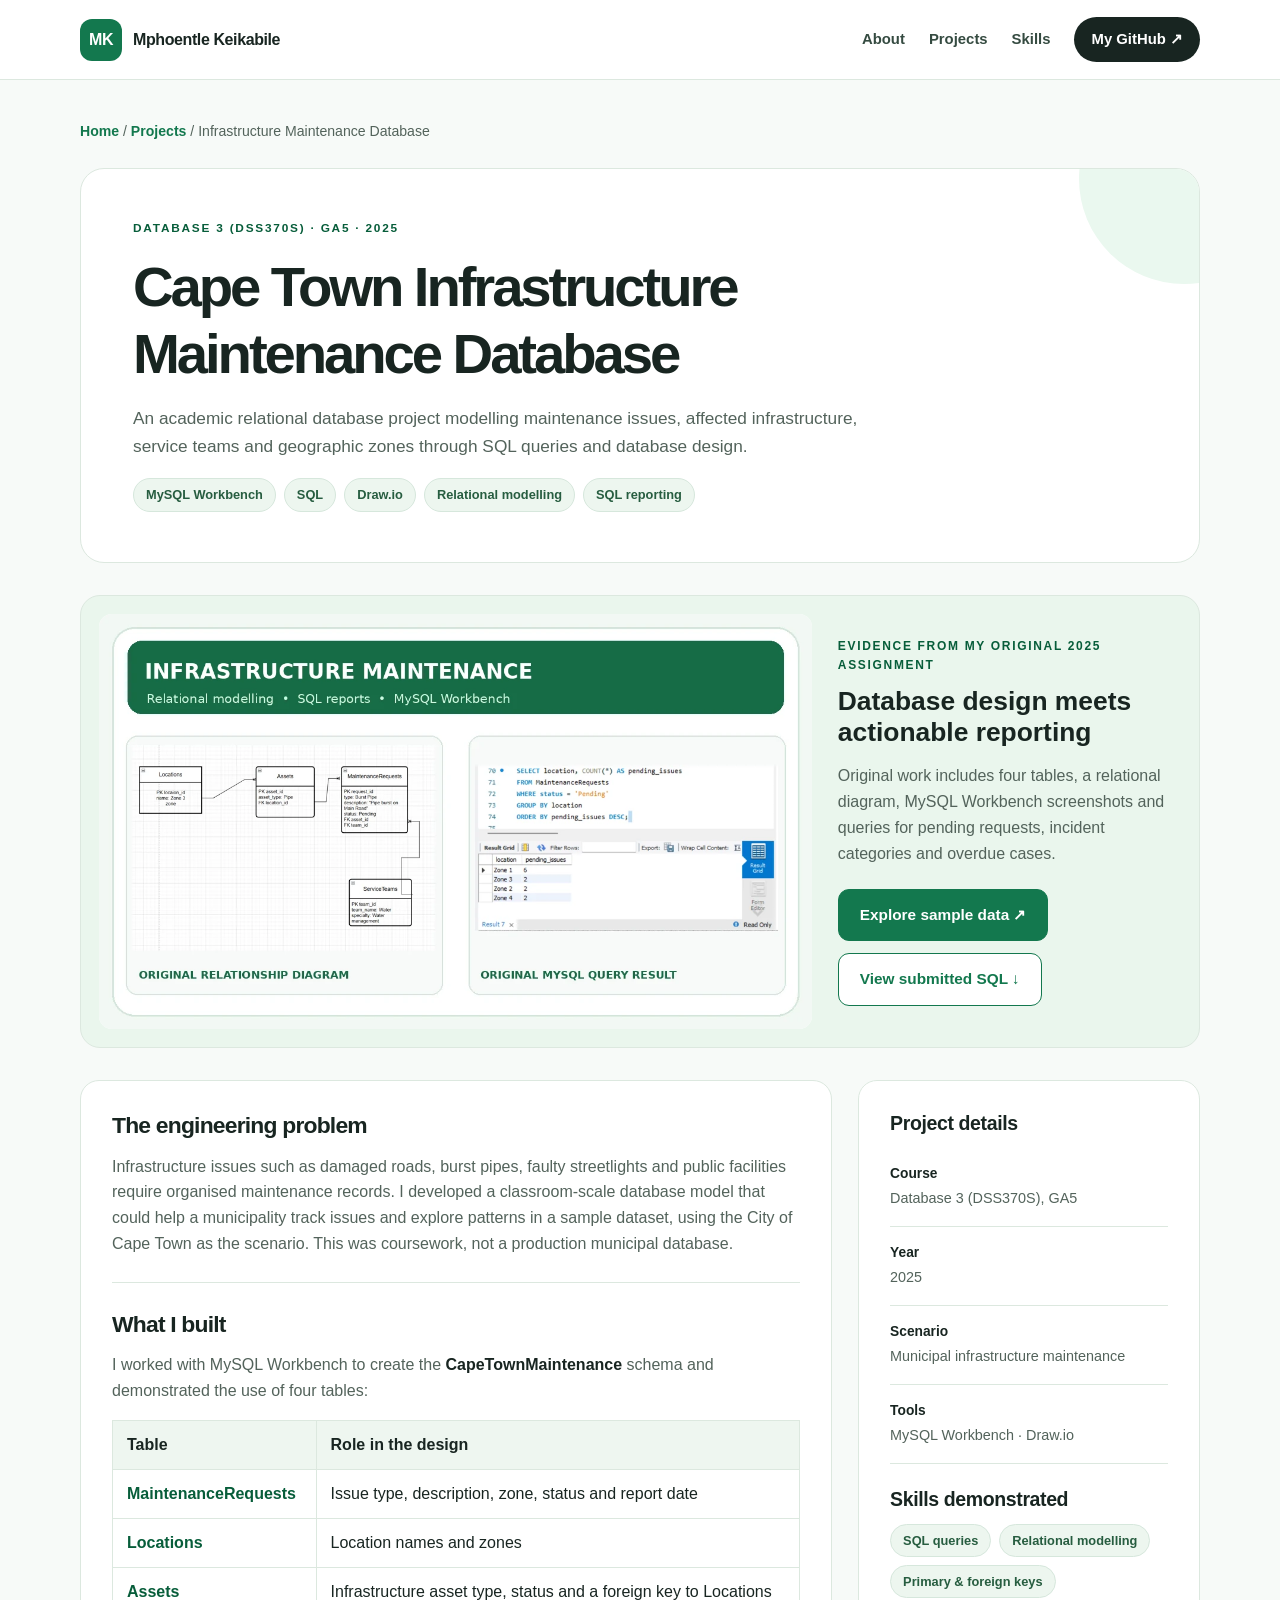
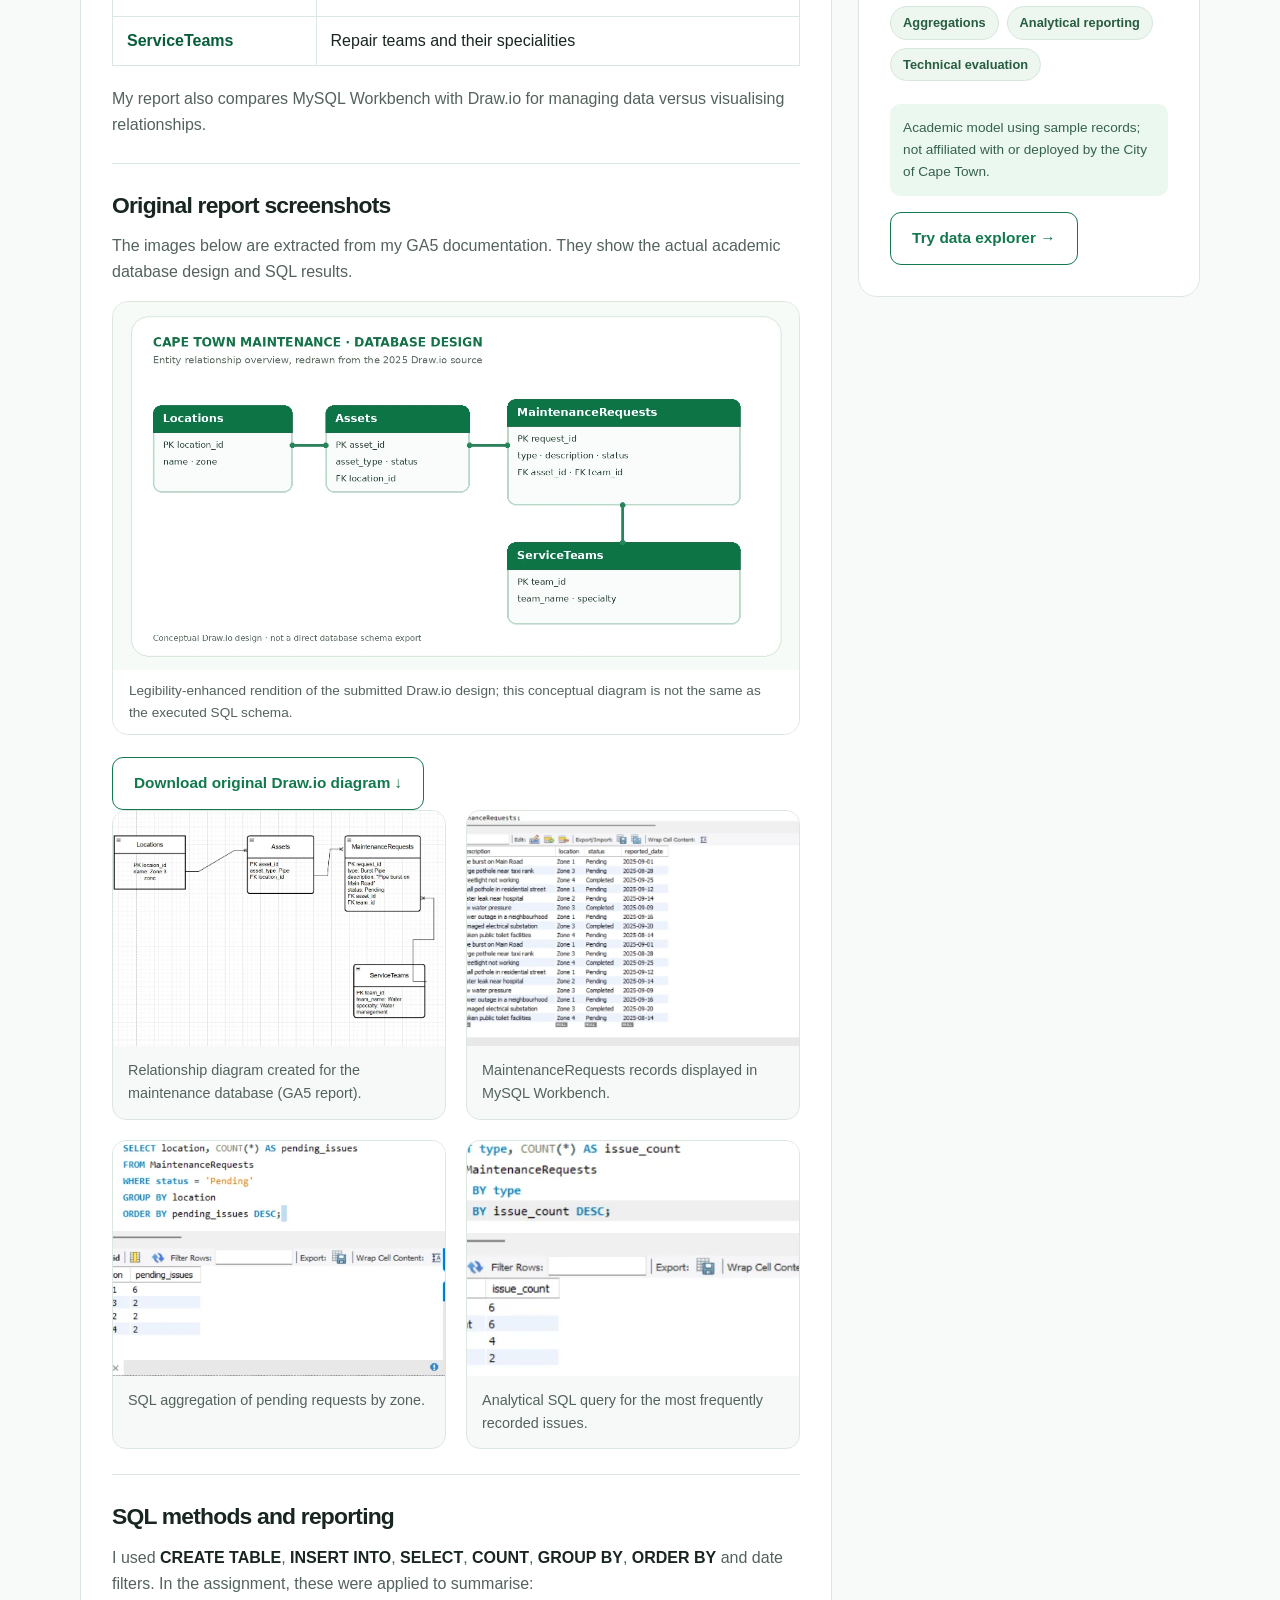
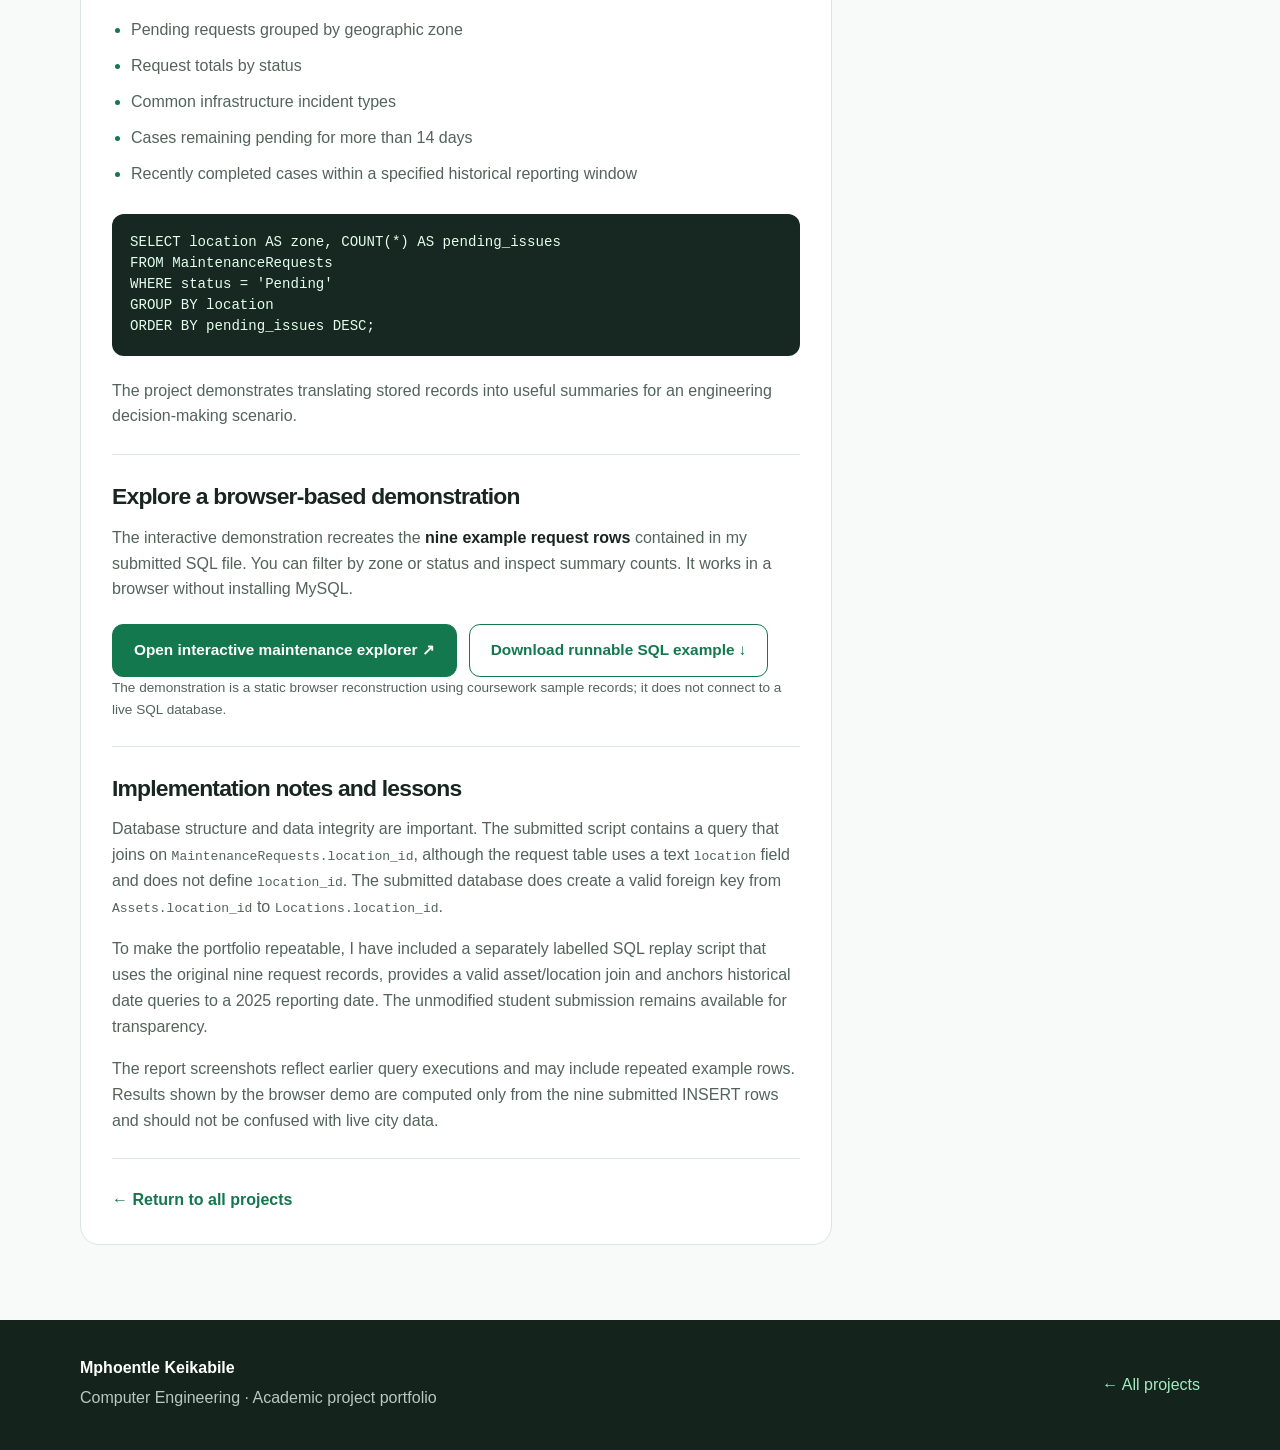
==== projects/maintenance-database.html @ 99a81a95 "My files My files" ====
<!DOCTYPE html>
<html lang="en"><head><meta charset="utf-8"/><meta content="width=device-width,initial-scale=1" name="viewport"/><meta content="Cape Town infrastructure maintenance database: a 2025 MySQL and database analytics academic project by Mphoentle Keikabile." name="description"/><title>Cape Town Maintenance Database | Mphoentle Keikabile</title><link href="../styles.css" rel="stylesheet"/></head><body><header class="site-header"><div class="container nav"><a class="brand" href="../index.html"><span class="logo">MK</span><span>Mphoentle Keikabile</span></a><nav aria-label="Main navigation" class="nav-links"><a href="../index.html#about">About</a><a href="../index.html#projects">Projects</a><a href="../index.html#skills">Skills</a><a class="cta-nav" href="https://github.com/Palesa-K" rel="noopener noreferrer" target="_blank">My GitHub ↗</a></nav></div></header><main class="container"><div class="breadcrumb"><a href="../index.html">Home</a> / <a href="../index.html#projects">Projects</a> / Infrastructure Maintenance Database</div><div class="detail-hero"><div class="eyebrow">Database 3 (DSS370S) · GA5 · 2025</div><h1>Cape Town Infrastructure Maintenance Database</h1><p>An academic relational database project modelling maintenance issues, affected infrastructure, service teams and geographic zones through SQL queries and database design.</p><div class="chip-row"><span class="chip">MySQL Workbench</span><span class="chip">SQL</span><span class="chip">Draw.io</span><span class="chip">Relational modelling</span><span class="chip">SQL reporting</span></div></div><div class="project-visual-hero database-hero"><img alt="Collage made from the project report's original relational diagram and SQL query results" src="../assets/database-project-cover.webp"/><div><span class="photo-kicker">Evidence from my original 2025 assignment</span><strong>Database design meets actionable reporting</strong><p>Original work includes four tables, a relational diagram, MySQL Workbench screenshots and queries for pending requests, incident categories and overdue cases.</p><div class="buttons evidence-buttons"><a class="btn primary" href="../database-demo/index.html">Explore sample data ↗</a><a class="btn outline" download="" href="../database-code/original-submitted-ga5.sql">View submitted SQL ↓</a></div></div></div><div class="detail-columns"><article class="detail-main"><section><h2>The engineering problem</h2><p>Infrastructure issues such as damaged roads, burst pipes, faulty streetlights and public facilities require organised maintenance records. I developed a classroom-scale database model that could help a municipality track issues and explore patterns in a sample dataset, using the City of Cape Town as the scenario. This was coursework, not a production municipal database.</p></section><section><h2>What I built</h2><p>I worked with MySQL Workbench to create the <strong>CapeTownMaintenance</strong> schema and demonstrated the use of four tables:</p><div class="power-table"><table><thead><tr><th>Table</th><th>Role in the design</th></tr></thead><tbody><tr><td>MaintenanceRequests</td><td>Issue type, description, zone, status and report date</td></tr><tr><td>Locations</td><td>Location names and zones</td></tr><tr><td>Assets</td><td>Infrastructure asset type, status and a foreign key to Locations</td></tr><tr><td>ServiceTeams</td><td>Repair teams and their specialities</td></tr></tbody></table></div><p>My report also compares MySQL Workbench with Draw.io for managing data versus visualising relationships.</p></section><section><h2>Original report screenshots</h2><p>The images below are extracted from my GA5 documentation. They show the actual academic database design and SQL results.</p><figure class="diagram-frame"><img alt="Conceptual relationship diagram with Locations, Assets, MaintenanceRequests and ServiceTeams" loading="lazy" src="../assets/cape-town-drawio-diagram.webp"/><figcaption>Legibility-enhanced rendition of the submitted Draw.io design; this conceptual diagram is not the same as the executed SQL schema.</figcaption></figure><div class="buttons evidence-buttons"><a class="btn outline" download="" href="../database-code/cape-town-maintenance-original.drawio">Download original Draw.io diagram ↓</a></div><div class="evidence-grid"><figure><img alt="Original Draw.io entity relationship diagram connecting Locations, Assets, MaintenanceRequests and ServiceTeams" loading="lazy" src="../assets/database-original-erd.webp"/><figcaption>Relationship diagram created for the maintenance database (GA5 report).</figcaption></figure><figure><img alt="MySQL Workbench displaying sample maintenance request records" loading="lazy" src="../assets/database-original-request-table.webp"/><figcaption>MaintenanceRequests records displayed in MySQL Workbench.</figcaption></figure><figure><img alt="SQL query results showing pending requests grouped by location" loading="lazy" src="../assets/database-pending-query.webp"/><figcaption>SQL aggregation of pending requests by zone.</figcaption></figure><figure><img alt="SQL query counting issue types with MySQL Workbench result grid" loading="lazy" src="../assets/database-frequency-query.webp"/><figcaption>Analytical SQL query for the most frequently recorded issues.</figcaption></figure></div></section><section><h2>SQL methods and reporting</h2><p>I used <strong>CREATE TABLE</strong>, <strong>INSERT INTO</strong>, <strong>SELECT</strong>, <strong>COUNT</strong>, <strong>GROUP BY</strong>, <strong>ORDER BY</strong> and date filters. In the assignment, these were applied to summarise:</p><ul class="clean-list"><li>Pending requests grouped by geographic zone</li><li>Request totals by status</li><li>Common infrastructure incident types</li><li>Cases remaining pending for more than 14 days</li><li>Recently completed cases within a specified historical reporting window</li></ul><pre class="code-extract"><code>SELECT location AS zone, COUNT(*) AS pending_issues
FROM MaintenanceRequests
WHERE status = 'Pending'
GROUP BY location
ORDER BY pending_issues DESC;</code></pre><p>The project demonstrates translating stored records into useful summaries for an engineering decision-making scenario.</p></section><section><h2>Explore a browser-based demonstration</h2><p>The interactive demonstration recreates the <strong>nine example request rows</strong> contained in my submitted SQL file. You can filter by zone or status and inspect summary counts. It works in a browser without installing MySQL.</p><div class="buttons evidence-buttons"><a class="btn primary" href="../database-demo/index.html">Open interactive maintenance explorer ↗</a><a class="btn outline" download="" href="../database-code/portfolio-replay.sql">Download runnable SQL example ↓</a></div><p class="small-note">The demonstration is a static browser reconstruction using coursework sample records; it does not connect to a live SQL database.</p></section><section><h2>Implementation notes and lessons</h2><p>Database structure and data integrity are important. The submitted script contains a query that joins on <code>MaintenanceRequests.location_id</code>, although the request table uses a text <code>location</code> field and does not define <code>location_id</code>. The submitted database does create a valid foreign key from <code>Assets.location_id</code> to <code>Locations.location_id</code>.</p><p>To make the portfolio repeatable, I have included a separately labelled SQL replay script that uses the original nine request records, provides a valid asset/location join and anchors historical date queries to a 2025 reporting date. The unmodified student submission remains available for transparency.</p><p>The report screenshots reflect earlier query executions and may include repeated example rows. Results shown by the browser demo are computed only from the nine submitted INSERT rows and should not be confused with live city data.</p></section><div class="detail-footer"><a class="back-link" href="../index.html#projects">← Return to all projects</a></div></article><aside class="detail-side"><h3>Project details</h3><div class="meta"><strong>Course</strong><span>Database 3 (DSS370S), GA5</span></div><div class="meta"><strong>Year</strong><span>2025</span></div><div class="meta"><strong>Scenario</strong><span>Municipal infrastructure maintenance</span></div><div class="meta"><strong>Tools</strong><span>MySQL Workbench · Draw.io</span></div><h3 style="margin-top:24px">Skills demonstrated</h3><div class="chip-row"><span class="chip">SQL queries</span><span class="chip">Relational modelling</span><span class="chip">Primary &amp; foreign keys</span><span class="chip">Aggregations</span><span class="chip">Analytical reporting</span><span class="chip">Technical evaluation</span></div><p class="small-note">Academic model using sample records; not affiliated with or deployed by the City of Cape Town.</p><div class="buttons" style="margin-top:16px"><a class="btn outline" href="../database-demo/index.html">Try data explorer →</a></div></aside></div></main><footer class="site-footer"><div class="container footer-row"><div><strong>Mphoentle Keikabile</strong><p>Computer Engineering · Academic project portfolio</p></div><a href="../index.html#projects">← All projects</a></div></footer></body></html>
---- styles.css ----
/* Mphoentle Keikabile — portfolio theme: white, green and charcoal */
:root{--bg:#f7faf8;--white:#fff;--text:#182521;--muted:#53635b;--green:#13784e;--green-dark:#075d3a;--mint:#eaf8ef;--border:#dce8df;--shadow:0 16px 46px rgba(15,66,40,.08)}
*{box-sizing:border-box}html{scroll-behavior:smooth}body{margin:0;background:var(--bg);color:var(--text);font-family:Inter,"Segoe UI",Arial,sans-serif;line-height:1.62}a{color:inherit}a:focus-visible{outline:3px solid #47b580;outline-offset:4px}h1,h2,h3,p{margin-top:0}h1,h2,h3{line-height:1.19}h1{font-size:clamp(2.55rem,5.5vw,4.75rem);letter-spacing:-.055em}h2{font-size:clamp(1.7rem,3vw,2.45rem);letter-spacing:-.035em}h3{font-size:1.22rem;letter-spacing:-.02em}p{color:var(--muted)}.container{width:min(1120px,calc(100% - 48px));margin:auto}.site-header{background:#fff;border-bottom:1px solid var(--border);position:sticky;top:0;z-index:10}.nav{display:flex;align-items:center;justify-content:space-between;gap:20px;min-height:79px}.brand{display:inline-flex;align-items:center;gap:11px;text-decoration:none;font-weight:800;letter-spacing:-.025em}.logo{width:42px;height:42px;display:grid;place-items:center;background:var(--green);color:white;border-radius:12px;font-weight:800}.nav-links{display:flex;align-items:center;gap:24px}.nav-links a{font-size:.93rem;font-weight:600;text-decoration:none;color:#354b41}.nav-links a:hover{color:var(--green)}.nav-links a.cta-nav{background:var(--text);color:white;border-radius:999px;padding:10px 17px}.nav-links a.cta-nav:hover{background:var(--green)}.hero{background:linear-gradient(115deg,#f7fbf8 0%,#f7fbf8 66%,#ebf8ee 100%);border-bottom:1px solid var(--border);padding:100px 0 85px;position:relative;overflow:hidden}.hero::after{content:"";position:absolute;right:-145px;top:65px;width:420px;height:420px;border:1px solid #bee7cb;border-radius:50%;box-shadow:0 0 0 55px rgba(17,125,71,.035),0 0 0 110px rgba(17,125,71,.02);pointer-events:none}.hero .container{position:relative;z-index:1}.eyebrow{text-transform:uppercase;letter-spacing:.15em;color:var(--green-dark);font-size:.74rem;font-weight:800;margin-bottom:20px}.hero h1{max-width:830px;margin-bottom:24px}.accent{color:var(--green)}.lead{font-size:1.15rem;max-width:720px;margin-bottom:30px}.buttons{display:flex;flex-wrap:wrap;gap:12px}.btn{border:1px solid var(--green);border-radius:11px;display:inline-flex;justify-content:center;align-items:center;gap:9px;padding:13px 21px;font-size:.96rem;font-weight:700;text-decoration:none;transition:transform .15s,background .15s}.btn:hover{transform:translateY(-2px)}.btn.primary{background:var(--green);color:white}.btn.primary:hover{background:var(--green-dark)}.btn.outline{color:var(--green);background:white}.btn.dark{background:#182521;border-color:#182521;color:#fff}.highlight-grid{display:grid;grid-template-columns:repeat(3,minmax(0,1fr));gap:18px;padding-top:45px;max-width:775px}.highlight{border-left:3px solid var(--green);padding:0 17px}.highlight strong{display:block;font-size:1.2rem}.highlight span{color:var(--muted);font-size:.85rem}.section{padding:85px 0;scroll-margin-top:85px}.section.soft{background:#f0f7f2;border-top:1px solid var(--border);border-bottom:1px solid var(--border)}.section-heading{display:flex;justify-content:space-between;align-items:end;gap:25px;margin-bottom:34px}.section-heading p{max-width:560px;margin-bottom:0}.section-heading h2{margin-bottom:12px}.two-col{display:grid;grid-template-columns:1.12fr .88fr;gap:48px}.info-panel{background:white;border:1px solid var(--border);padding:28px;border-radius:18px;box-shadow:var(--shadow)}.info-panel h3{margin-bottom:13px}.clean-list{padding-left:19px;margin:0;color:var(--muted)}.clean-list li{padding:5px 0}.clean-list li::marker{color:var(--green)}.project-grid{display:grid;grid-template-columns:repeat(3,minmax(0,1fr));gap:20px}.project-card{display:flex;flex-direction:column;min-height:310px;background:white;border:1px solid var(--border);border-radius:19px;padding:26px;text-decoration:none;box-shadow:0 6px 25px rgba(14,68,36,.025);transition:transform .18s,box-shadow .18s,border-color .18s}.project-card:hover{transform:translateY(-5px);box-shadow:var(--shadow);border-color:#80cba0}.project-top{display:flex;justify-content:space-between;align-items:flex-start;margin-bottom:24px}.project-icon{color:var(--green);background:var(--mint);width:55px;height:55px;display:grid;place-items:center;border-radius:14px}.project-icon svg{width:28px;height:28px}.number{font-size:.75rem;color:#84958b;font-weight:800;letter-spacing:.08em}.project-card .type{font-size:.74rem;font-weight:800;color:var(--green);text-transform:uppercase;letter-spacing:.09em;margin-bottom:9px}.project-card h3{margin-bottom:11px;color:var(--text)}.project-card p{font-size:.91rem;flex-grow:1}.card-bottom{display:flex;justify-content:space-between;align-items:center;padding-top:16px;border-top:1px solid var(--border);font-size:.82rem;color:var(--muted);font-weight:600}.explore{color:var(--green);font-weight:800}.chip-row{display:flex;gap:8px;flex-wrap:wrap}.chip{font-size:.8rem;line-height:1.2;padding:8px 12px;background:#edf6ef;border:1px solid #d6e7dc;color:#275d40;font-weight:700;border-radius:999px}.skills-layout{display:grid;grid-template-columns:repeat(2,minmax(0,1fr));gap:18px}.skill-card{background:white;border:1px solid var(--border);border-radius:16px;padding:25px}.skill-card h3{margin-bottom:14px}.resume-line{display:flex;justify-content:space-between;gap:20px;align-items:flex-start;padding:20px 0;border-bottom:1px solid var(--border)}.resume-line:last-child{border-bottom:0}.resume-line strong{display:block;margin-bottom:5px}.resume-line span{font-size:.87rem;color:var(--green);font-weight:700}.small-note{font-size:.85rem}.site-footer{background:#14231c;color:white;padding:35px 0}.site-footer p{color:#b8c9be;margin:4px 0}.footer-row{display:flex;align-items:center;justify-content:space-between;gap:20px;flex-wrap:wrap}.site-footer a{color:#a4ebc1;text-decoration:none}.site-footer a:hover{text-decoration:underline}
/* Project-detail pages */
.breadcrumb{margin:40px 0 25px;font-size:.88rem;color:var(--muted)}.breadcrumb a{color:var(--green);text-decoration:none;font-weight:700}.detail-hero{background:white;border:1px solid var(--border);border-radius:24px;padding:50px 52px;margin-bottom:32px;position:relative;overflow:hidden}.detail-hero::after{content:"";position:absolute;width:210px;height:210px;background:#eaf8ef;border-radius:50%;right:-90px;top:-95px}.detail-hero h1{font-size:clamp(2.2rem,4.4vw,3.55rem);margin:0 0 18px;max-width:820px}.detail-hero p{max-width:775px;font-size:1.08rem}.detail-hero .eyebrow{margin-bottom:15px}.detail-columns{display:grid;grid-template-columns:1.65fr .75fr;gap:26px;padding-bottom:75px;align-items:start}.detail-main,.detail-side{background:white;border:1px solid var(--border);border-radius:19px;padding:31px}.detail-main section:not(:last-child){border-bottom:1px solid var(--border);padding-bottom:25px;margin-bottom:28px}.detail-main h2{font-size:1.43rem;margin-bottom:14px}.detail-main p:last-child{margin-bottom:0}.detail-side{position:sticky;top:101px}.detail-side .chip-row{margin-bottom:23px}.detail-side h3{margin-bottom:12px}.detail-side .meta{padding:15px 0;border-bottom:1px solid var(--border)}.detail-side .meta strong{display:block;font-size:.86rem}.detail-side .meta span{color:var(--muted);font-size:.9rem}.detail-side .small-note{background:var(--mint);padding:13px;border-radius:10px;color:#37614d}.detail-footer{margin-top:22px}.back-link{display:inline-flex;gap:8px;text-decoration:none;font-weight:800;color:var(--green)}
@media(max-width:950px){.project-grid{grid-template-columns:repeat(2,minmax(0,1fr))}.detail-columns{grid-template-columns:1fr}.detail-side{position:static}.hero{padding:80px 0 65px}.two-col{gap:24px}}
@media(max-width:650px){.container{width:min(100% - 34px,1120px)}.nav{flex-direction:column;align-items:flex-start;gap:10px;padding:12px 0}.nav-links{gap:15px;flex-wrap:wrap}.nav-links a{font-size:.82rem}.nav-links a.cta-nav{padding:6px 12px}.section{padding:65px 0}.hero{padding:70px 0}.highlight-grid{grid-template-columns:1fr;gap:20px}.project-grid,.two-col,.skills-layout{grid-template-columns:1fr}.section-heading{display:block}.section-heading p{margin-top:12px}.project-card{min-height:270px}.detail-hero{padding:32px 22px}.detail-main,.detail-side{padding:25px 21px}.resume-line{display:block}.hero::after{opacity:.35}}

/* Embedded Systems project evidence */
.project-thumb{width:100%;height:175px;object-fit:cover;object-position:center 42%;border-radius:12px;margin:-6px 0 18px;background:#e4eee7;display:block}
.project-visual-hero{display:grid;grid-template-columns:1.35fr .65fr;align-items:center;gap:26px;background:#eaf6ed;border:1px solid var(--border);padding:18px;border-radius:20px;margin-bottom:32px}
.project-visual-hero img{width:100%;max-height:480px;object-fit:cover;border-radius:13px;display:block}
.project-visual-hero strong{display:block;font-size:1.65rem;line-height:1.2;margin-bottom:14px}
.project-visual-hero p{margin-bottom:0}.photo-kicker{font-size:.75rem;letter-spacing:.14em;text-transform:uppercase;color:var(--green-dark);font-weight:800;display:block;margin-bottom:10px}
.evidence-grid{display:grid;grid-template-columns:1fr 1fr;gap:20px}.evidence-grid figure{margin:0;background:#f6f9f7;border:1px solid var(--border);border-radius:14px;overflow:hidden}.evidence-grid img{display:block;width:100%;height:235px;object-fit:cover}.evidence-grid figcaption{padding:13px 15px;font-size:.9rem;color:var(--muted)}
.evidence-buttons{margin-top:22px}.detail-main strong{color:var(--text)}.power-table{overflow:auto;margin:12px 0 20px}.power-table table{border-collapse:collapse;width:100%;min-width:350px}.power-table th,.power-table td{text-align:left;padding:11px 14px;border:1px solid var(--border)}.power-table th{background:#eef6f0}.power-table td:first-child{font-weight:800;color:var(--green-dark)}
.code-extract{background:#172721;color:#e3ffec;border-radius:12px;padding:18px;white-space:pre;overflow:auto;font-size:.88rem;line-height:1.5;margin:22px 0}.code-extract code{color:inherit}
@media(max-width:750px){.project-visual-hero{grid-template-columns:1fr}.evidence-grid{grid-template-columns:1fr}.evidence-grid img{height:auto}.project-visual-hero img{max-height:365px}}

/* Interactive game panel */
.game-iframe{width:100%;height:1050px;border:1px solid var(--border);border-radius:14px;display:block;background:#07190e;margin:18px 0}
@media(max-width:650px){.game-iframe{height:1100px}}

/* Preserve full router topology in its cover image rather than cropping it. */
.project-thumb.topology-thumb{object-fit:contain;object-position:center;background:#f6faf7;padding:8px;border:1px solid #e5eee8}
.project-visual-hero.topology-hero img{object-fit:contain;background:#fff}

/* Database project cover: authentic screenshots from the original report. */
.project-thumb.database-thumb{object-fit:cover;object-position:center;background:#e5f4eb;border:1px solid #dce8df}
.project-visual-hero.database-hero img{object-fit:contain;background:white}

/* GA9 database portfolio evidence and demonstration */
.project-thumb.ga9-thumb{object-fit:cover;object-position:center;background:#eff7f0;border:1px solid #d5e9db}
.detail-main .evidence-grid.terminal-grid img{object-fit:contain;background:#101610;height:180px;padding:8px}
.diagram-frame{background:#f8fbf8;border:1px solid var(--border);border-radius:16px;overflow:hidden;margin:16px 0}
.diagram-frame img{width:100%;height:auto;display:block}
.diagram-frame figcaption{font-size:.85rem;color:var(--muted);padding:10px 16px;background:white}
.accuracy-note{padding:16px 18px;background:#f1f8f2;border-left:4px solid #17824b;color:#31513e;border-radius:0 10px 10px 0;margin-top:18px}


/* Public CV section */
.cv-section{background:#f7fbf8}.cv-intro{max-width:680px}.cv-panel{display:grid;grid-template-columns:minmax(195px,0.75fr) 1.25fr;gap:38px;background:#fff;border:1px solid var(--border);padding:30px;border-radius:23px;box-shadow:var(--shadow);align-items:center;margin-top:30px}
.cv-cover{display:block;background:#eaf4ed;border:1px solid var(--border);border-radius:13px;padding:12px;box-shadow:0 8px 22px rgba(12,71,37,.06);max-width:360px}
.cv-cover img{display:block;width:100%;height:auto;aspect-ratio:595/842;object-fit:contain;object-position:top;background:white;box-shadow:0 3px 15px rgba(0,0,0,.1)}
.cv-tag{color:var(--green-dark);font-weight:800;letter-spacing:.12em;font-size:.76rem;margin-bottom:14px}
.cv-info h3{font-size:clamp(1.3rem,2.5vw,1.85rem);margin:0 0 10px}.cv-info p{max-width:550px}
.cv-actions{margin:24px 0}.cv-privacy{background:#edf7f0;padding:12px 15px;border-left:3px solid var(--green);border-radius:0 8px 8px 0}
.cv-email{color:var(--green-dark);font-weight:700;overflow-wrap:anywhere}
@media(max-width:740px){.cv-panel{grid-template-columns:1fr;padding:20px;gap:25px}.cv-cover{max-width:300px}.cv-actions .btn{flex:1}}
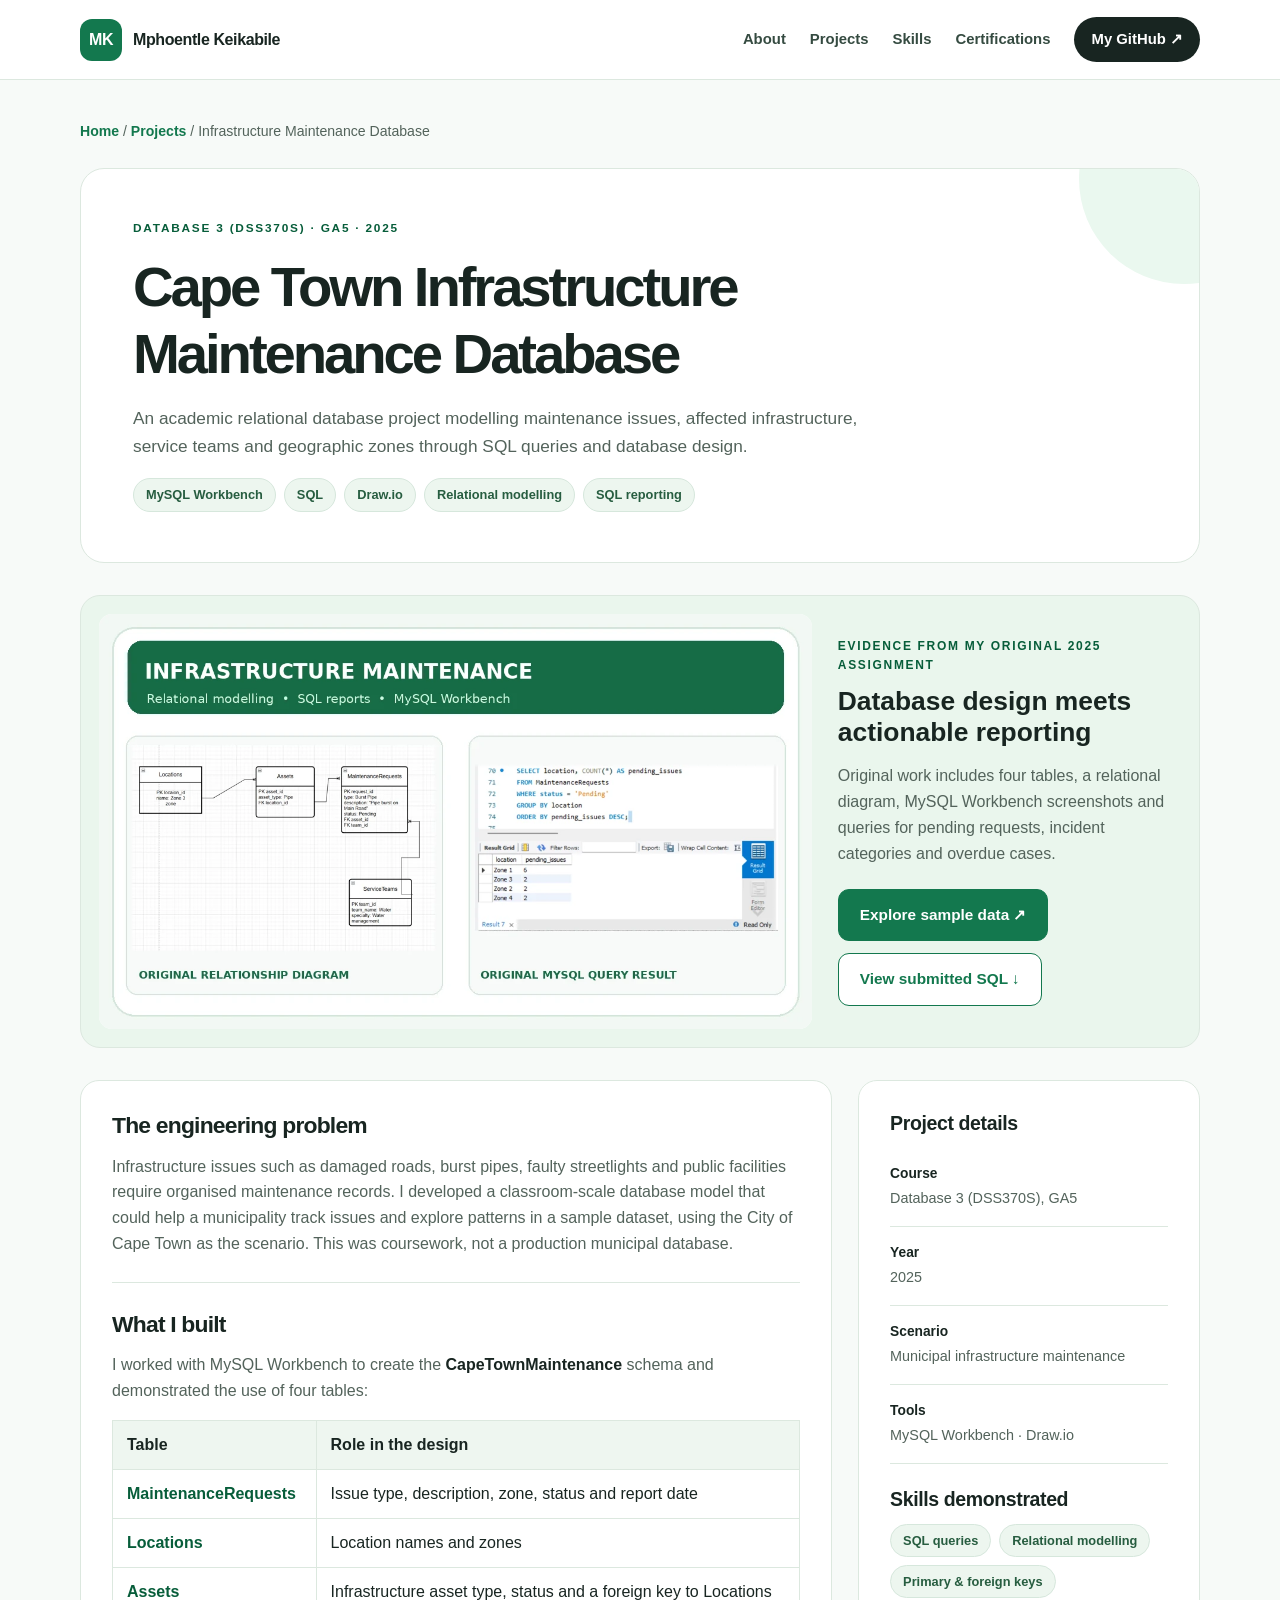
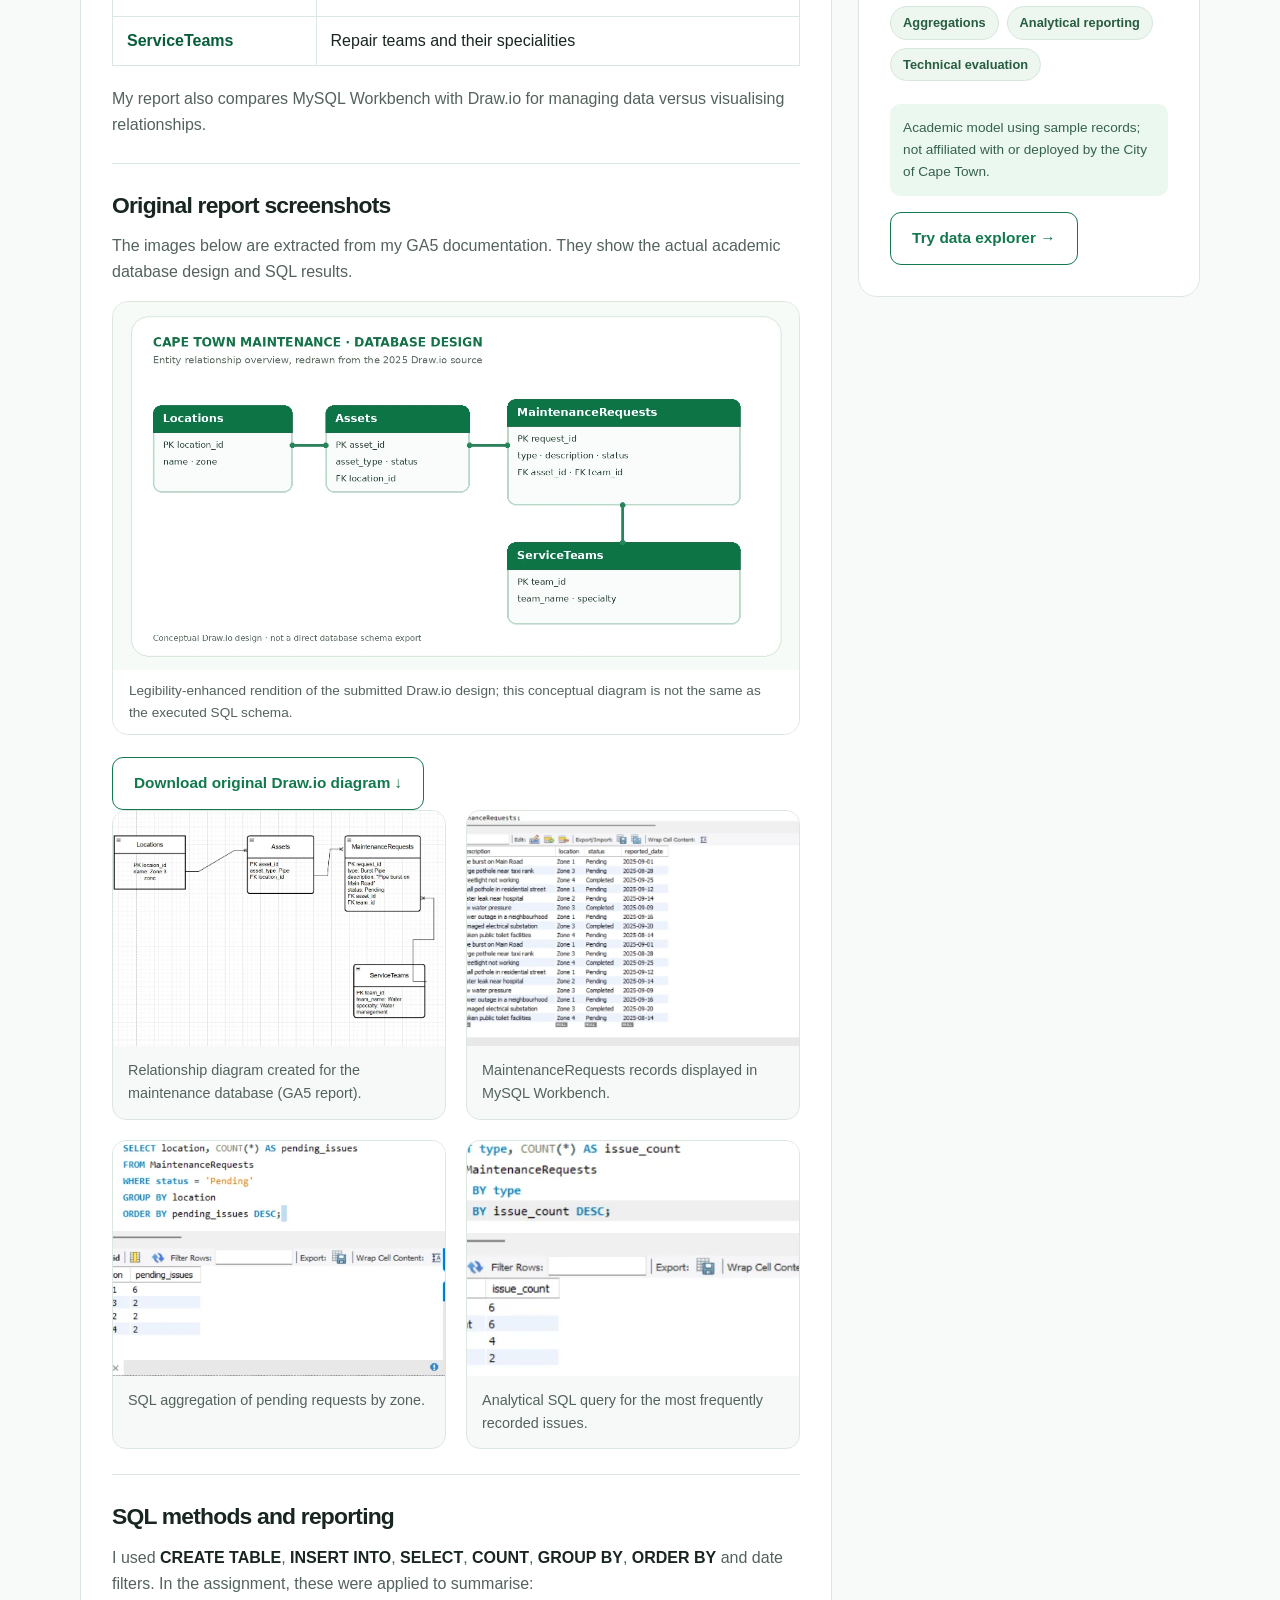
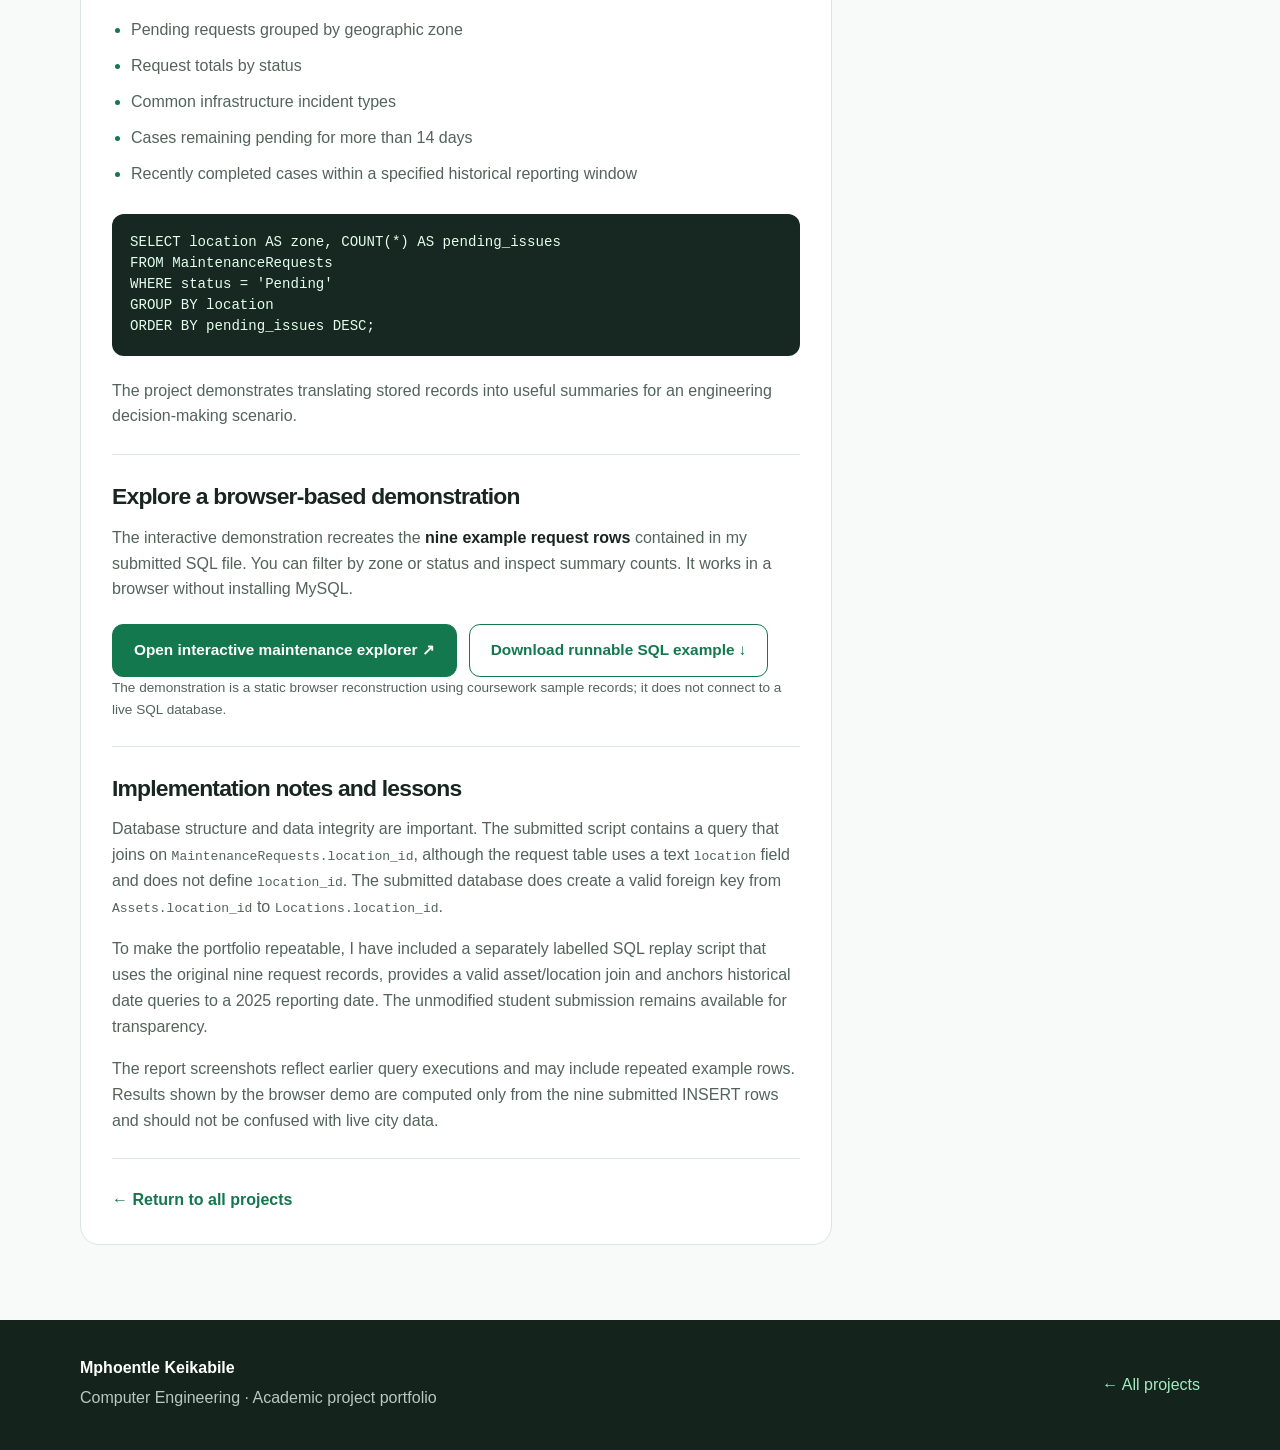
==== commit 6aee75f6: "My files" ====
--- a/projects/maintenance-database.html
+++ b/projects/maintenance-database.html
@@ -1,5 +1,5 @@
 <!DOCTYPE html>
-<html lang="en"><head><meta charset="utf-8"/><meta content="width=device-width,initial-scale=1" name="viewport"/><meta content="Cape Town infrastructure maintenance database: a 2025 MySQL and database analytics academic project by Mphoentle Keikabile." name="description"/><title>Cape Town Maintenance Database | Mphoentle Keikabile</title><link href="../styles.css" rel="stylesheet"/></head><body><header class="site-header"><div class="container nav"><a class="brand" href="../index.html"><span class="logo">MK</span><span>Mphoentle Keikabile</span></a><nav aria-label="Main navigation" class="nav-links"><a href="../index.html#about">About</a><a href="../index.html#projects">Projects</a><a href="../index.html#skills">Skills</a><a class="cta-nav" href="https://github.com/Palesa-K" rel="noopener noreferrer" target="_blank">My GitHub ↗</a></nav></div></header><main class="container"><div class="breadcrumb"><a href="../index.html">Home</a> / <a href="../index.html#projects">Projects</a> / Infrastructure Maintenance Database</div><div class="detail-hero"><div class="eyebrow">Database 3 (DSS370S) · GA5 · 2025</div><h1>Cape Town Infrastructure Maintenance Database</h1><p>An academic relational database project modelling maintenance issues, affected infrastructure, service teams and geographic zones through SQL queries and database design.</p><div class="chip-row"><span class="chip">MySQL Workbench</span><span class="chip">SQL</span><span class="chip">Draw.io</span><span class="chip">Relational modelling</span><span class="chip">SQL reporting</span></div></div><div class="project-visual-hero database-hero"><img alt="Collage made from the project report's original relational diagram and SQL query results" src="../assets/database-project-cover.webp"/><div><span class="photo-kicker">Evidence from my original 2025 assignment</span><strong>Database design meets actionable reporting</strong><p>Original work includes four tables, a relational diagram, MySQL Workbench screenshots and queries for pending requests, incident categories and overdue cases.</p><div class="buttons evidence-buttons"><a class="btn primary" href="../database-demo/index.html">Explore sample data ↗</a><a class="btn outline" download="" href="../database-code/original-submitted-ga5.sql">View submitted SQL ↓</a></div></div></div><div class="detail-columns"><article class="detail-main"><section><h2>The engineering problem</h2><p>Infrastructure issues such as damaged roads, burst pipes, faulty streetlights and public facilities require organised maintenance records. I developed a classroom-scale database model that could help a municipality track issues and explore patterns in a sample dataset, using the City of Cape Town as the scenario. This was coursework, not a production municipal database.</p></section><section><h2>What I built</h2><p>I worked with MySQL Workbench to create the <strong>CapeTownMaintenance</strong> schema and demonstrated the use of four tables:</p><div class="power-table"><table><thead><tr><th>Table</th><th>Role in the design</th></tr></thead><tbody><tr><td>MaintenanceRequests</td><td>Issue type, description, zone, status and report date</td></tr><tr><td>Locations</td><td>Location names and zones</td></tr><tr><td>Assets</td><td>Infrastructure asset type, status and a foreign key to Locations</td></tr><tr><td>ServiceTeams</td><td>Repair teams and their specialities</td></tr></tbody></table></div><p>My report also compares MySQL Workbench with Draw.io for managing data versus visualising relationships.</p></section><section><h2>Original report screenshots</h2><p>The images below are extracted from my GA5 documentation. They show the actual academic database design and SQL results.</p><figure class="diagram-frame"><img alt="Conceptual relationship diagram with Locations, Assets, MaintenanceRequests and ServiceTeams" loading="lazy" src="../assets/cape-town-drawio-diagram.webp"/><figcaption>Legibility-enhanced rendition of the submitted Draw.io design; this conceptual diagram is not the same as the executed SQL schema.</figcaption></figure><div class="buttons evidence-buttons"><a class="btn outline" download="" href="../database-code/cape-town-maintenance-original.drawio">Download original Draw.io diagram ↓</a></div><div class="evidence-grid"><figure><img alt="Original Draw.io entity relationship diagram connecting Locations, Assets, MaintenanceRequests and ServiceTeams" loading="lazy" src="../assets/database-original-erd.webp"/><figcaption>Relationship diagram created for the maintenance database (GA5 report).</figcaption></figure><figure><img alt="MySQL Workbench displaying sample maintenance request records" loading="lazy" src="../assets/database-original-request-table.webp"/><figcaption>MaintenanceRequests records displayed in MySQL Workbench.</figcaption></figure><figure><img alt="SQL query results showing pending requests grouped by location" loading="lazy" src="../assets/database-pending-query.webp"/><figcaption>SQL aggregation of pending requests by zone.</figcaption></figure><figure><img alt="SQL query counting issue types with MySQL Workbench result grid" loading="lazy" src="../assets/database-frequency-query.webp"/><figcaption>Analytical SQL query for the most frequently recorded issues.</figcaption></figure></div></section><section><h2>SQL methods and reporting</h2><p>I used <strong>CREATE TABLE</strong>, <strong>INSERT INTO</strong>, <strong>SELECT</strong>, <strong>COUNT</strong>, <strong>GROUP BY</strong>, <strong>ORDER BY</strong> and date filters. In the assignment, these were applied to summarise:</p><ul class="clean-list"><li>Pending requests grouped by geographic zone</li><li>Request totals by status</li><li>Common infrastructure incident types</li><li>Cases remaining pending for more than 14 days</li><li>Recently completed cases within a specified historical reporting window</li></ul><pre class="code-extract"><code>SELECT location AS zone, COUNT(*) AS pending_issues
+<html lang="en"><head><meta charset="utf-8"/><meta content="width=device-width,initial-scale=1" name="viewport"/><meta content="Cape Town infrastructure maintenance database: a 2025 MySQL and database analytics academic project by Mphoentle Keikabile." name="description"/><title>Cape Town Maintenance Database | Mphoentle Keikabile</title><link href="../styles.css" rel="stylesheet"/></head><body><header class="site-header"><div class="container nav"><a class="brand" href="../index.html"><span class="logo">MK</span><span>Mphoentle Keikabile</span></a><nav aria-label="Main navigation" class="nav-links"><a href="../index.html#about">About</a><a href="../index.html#projects">Projects</a><a href="../index.html#skills">Skills</a><a href="../index.html#certifications">Certifications</a><a class="cta-nav" href="https://github.com/Palesa-K" rel="noopener noreferrer" target="_blank">My GitHub ↗</a></nav></div></header><main class="container"><div class="breadcrumb"><a href="../index.html">Home</a> / <a href="../index.html#projects">Projects</a> / Infrastructure Maintenance Database</div><div class="detail-hero"><div class="eyebrow">Database 3 (DSS370S) · GA5 · 2025</div><h1>Cape Town Infrastructure Maintenance Database</h1><p>An academic relational database project modelling maintenance issues, affected infrastructure, service teams and geographic zones through SQL queries and database design.</p><div class="chip-row"><span class="chip">MySQL Workbench</span><span class="chip">SQL</span><span class="chip">Draw.io</span><span class="chip">Relational modelling</span><span class="chip">SQL reporting</span></div></div><div class="project-visual-hero database-hero"><img alt="Collage made from the project report's original relational diagram and SQL query results" src="../assets/database-project-cover.webp"/><div><span class="photo-kicker">Evidence from my original 2025 assignment</span><strong>Database design meets actionable reporting</strong><p>Original work includes four tables, a relational diagram, MySQL Workbench screenshots and queries for pending requests, incident categories and overdue cases.</p><div class="buttons evidence-buttons"><a class="btn primary" href="../database-demo/index.html">Explore sample data ↗</a><a class="btn outline" download="" href="../database-code/original-submitted-ga5.sql">View submitted SQL ↓</a></div></div></div><div class="detail-columns"><article class="detail-main"><section><h2>The engineering problem</h2><p>Infrastructure issues such as damaged roads, burst pipes, faulty streetlights and public facilities require organised maintenance records. I developed a classroom-scale database model that could help a municipality track issues and explore patterns in a sample dataset, using the City of Cape Town as the scenario. This was coursework, not a production municipal database.</p></section><section><h2>What I built</h2><p>I worked with MySQL Workbench to create the <strong>CapeTownMaintenance</strong> schema and demonstrated the use of four tables:</p><div class="power-table"><table><thead><tr><th>Table</th><th>Role in the design</th></tr></thead><tbody><tr><td>MaintenanceRequests</td><td>Issue type, description, zone, status and report date</td></tr><tr><td>Locations</td><td>Location names and zones</td></tr><tr><td>Assets</td><td>Infrastructure asset type, status and a foreign key to Locations</td></tr><tr><td>ServiceTeams</td><td>Repair teams and their specialities</td></tr></tbody></table></div><p>My report also compares MySQL Workbench with Draw.io for managing data versus visualising relationships.</p></section><section><h2>Original report screenshots</h2><p>The images below are extracted from my GA5 documentation. They show the actual academic database design and SQL results.</p><figure class="diagram-frame"><img alt="Conceptual relationship diagram with Locations, Assets, MaintenanceRequests and ServiceTeams" loading="lazy" src="../assets/cape-town-drawio-diagram.webp"/><figcaption>Legibility-enhanced rendition of the submitted Draw.io design; this conceptual diagram is not the same as the executed SQL schema.</figcaption></figure><div class="buttons evidence-buttons"><a class="btn outline" download="" href="../database-code/cape-town-maintenance-original.drawio">Download original Draw.io diagram ↓</a></div><div class="evidence-grid"><figure><img alt="Original Draw.io entity relationship diagram connecting Locations, Assets, MaintenanceRequests and ServiceTeams" loading="lazy" src="../assets/database-original-erd.webp"/><figcaption>Relationship diagram created for the maintenance database (GA5 report).</figcaption></figure><figure><img alt="MySQL Workbench displaying sample maintenance request records" loading="lazy" src="../assets/database-original-request-table.webp"/><figcaption>MaintenanceRequests records displayed in MySQL Workbench.</figcaption></figure><figure><img alt="SQL query results showing pending requests grouped by location" loading="lazy" src="../assets/database-pending-query.webp"/><figcaption>SQL aggregation of pending requests by zone.</figcaption></figure><figure><img alt="SQL query counting issue types with MySQL Workbench result grid" loading="lazy" src="../assets/database-frequency-query.webp"/><figcaption>Analytical SQL query for the most frequently recorded issues.</figcaption></figure></div></section><section><h2>SQL methods and reporting</h2><p>I used <strong>CREATE TABLE</strong>, <strong>INSERT INTO</strong>, <strong>SELECT</strong>, <strong>COUNT</strong>, <strong>GROUP BY</strong>, <strong>ORDER BY</strong> and date filters. In the assignment, these were applied to summarise:</p><ul class="clean-list"><li>Pending requests grouped by geographic zone</li><li>Request totals by status</li><li>Common infrastructure incident types</li><li>Cases remaining pending for more than 14 days</li><li>Recently completed cases within a specified historical reporting window</li></ul><pre class="code-extract"><code>SELECT location AS zone, COUNT(*) AS pending_issues
 FROM MaintenanceRequests
 WHERE status = 'Pending'
 GROUP BY location
--- a/styles.css
+++ b/styles.css
@@ -47,3 +47,22 @@
 .cv-actions{margin:24px 0}.cv-privacy{background:#edf7f0;padding:12px 15px;border-left:3px solid var(--green);border-radius:0 8px 8px 0}
 .cv-email{color:var(--green-dark);font-weight:700;overflow-wrap:anywhere}
 @media(max-width:740px){.cv-panel{grid-template-columns:1fr;padding:20px;gap:25px}.cv-cover{max-width:300px}.cv-actions .btn{flex:1}}
+
+
+/* LinkedIn Learning certificate section */
+.education-stack{max-width:770px}
+.certifications-section{background:#fff}
+.certificates-grid{display:grid;grid-template-columns:repeat(2,minmax(0,1fr));gap:26px}
+.certificate-card{background:#fafffb;border:1px solid var(--border);border-radius:20px;overflow:hidden;display:flex;flex-direction:column;box-shadow:0 8px 30px rgba(14,68,36,.04)}
+.certificate-preview{padding:18px;background:#e8f3eb;display:grid;place-items:center;min-height:260px;border-bottom:1px solid var(--border)}
+.certificate-preview img{display:block;width:100%;max-width:510px;aspect-ratio:1.42;object-fit:contain;background:white;border:1px solid #cbdad1;box-shadow:0 7px 18px rgba(0,0,0,.09);transition:transform .2s}
+.certificate-preview:hover img{transform:translateY(-3px)}
+.certificate-content{padding:24px 25px 27px;display:flex;flex-direction:column;flex:1}
+.credential-label{text-transform:uppercase;letter-spacing:.08em;font-weight:800;color:var(--green-dark);font-size:.75rem;margin-bottom:12px}
+.certificate-content h3{font-size:1.28rem;margin-bottom:16px}
+.certificate-content p{font-size:.92rem;margin-bottom:11px}
+.certificate-content p.cert-details{font-size:.86rem}
+.certificate-actions{margin-top:auto;padding-top:17px;gap:9px}
+.certificate-actions .btn{padding:11px 15px;font-size:.84rem}
+@media(max-width:820px){.certificates-grid{grid-template-columns:1fr}.certificate-preview{min-height:unset}.certificate-preview img{max-width:560px}}
+@media(max-width:450px){.certificate-actions .btn{width:100%}.certificate-content{padding:18px}.certificate-preview{padding:12px}}
